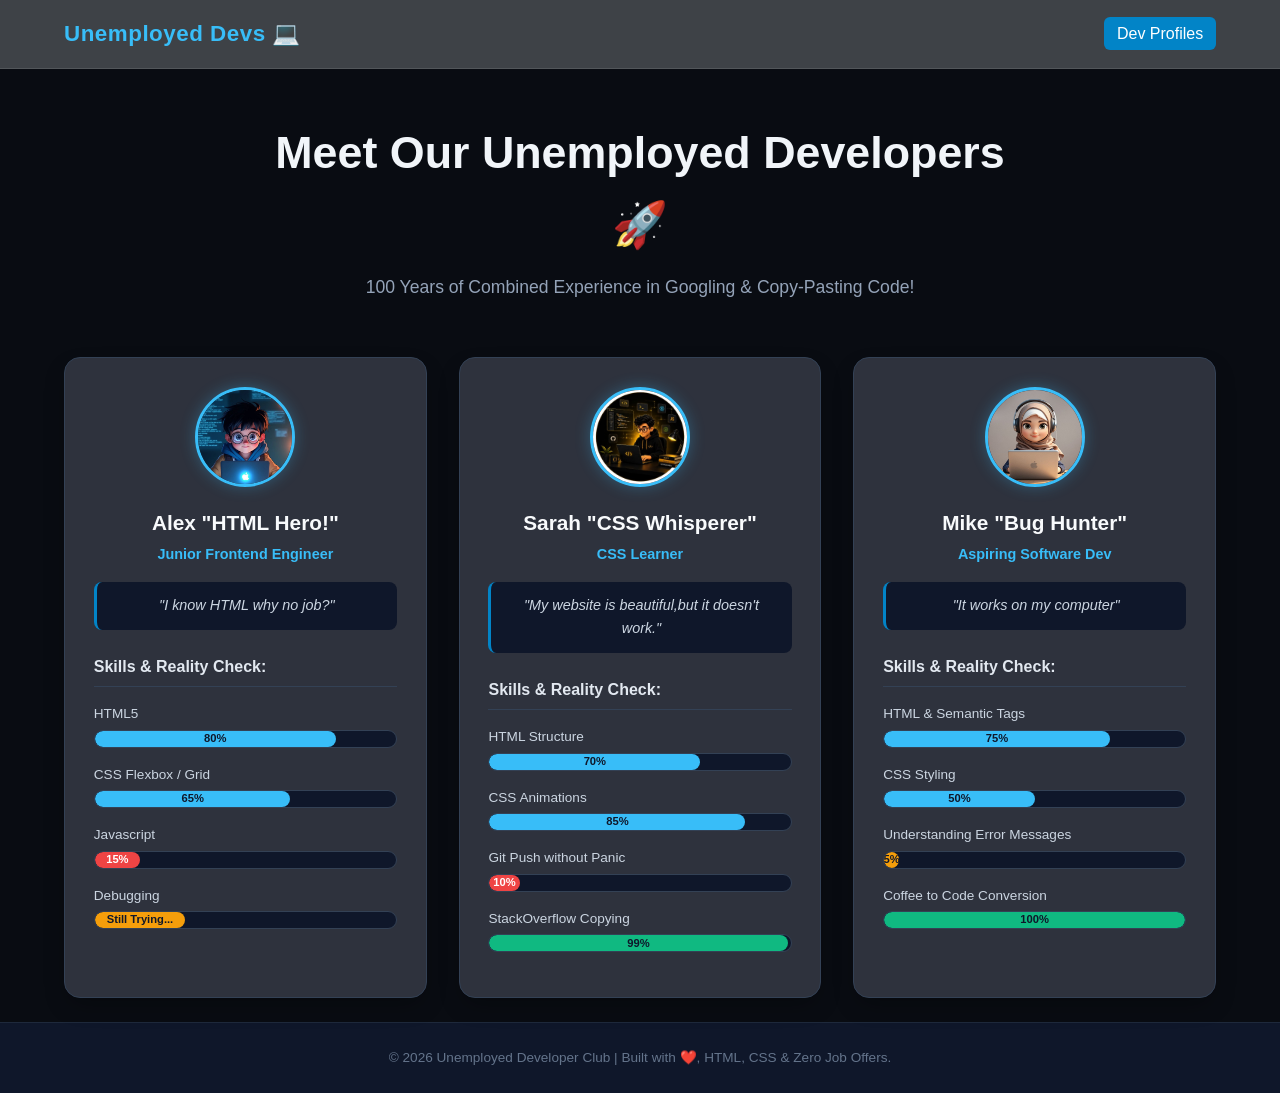
==== profile.html @ d627b4fb "finished my feature" ====
<!DOCTYPE html>
<html lang="en">
<head>
  <meta charset="UTF-8">
  <meta name="viewport" content="width=device-width, initial-scale=1.0">
  <title>Unemployed Developer Club - Developer Profiles</title>
  <link rel="stylesheet" href="style.css">
</head>
<body>

  <!-- Navigation Bar -->
  <header>
    <nav class="navbar">
      <div class="logo">Unemployed Devs 💻</div>
      <ul class="nav-links">
        <li><a href="page3.html" class="active">Dev Profiles</a></li>
      </ul>
    </nav>
  </header>

  <!-- Page Header -->
  <section class="hero-section">
    <h1>Meet Our Unemployed Developers 🚀</h1>
    <p>100 Years of Combined Experience in Googling & Copy-Pasting Code!</p>
  </section>

  <!-- Developer Profiles Gsrid -->
  <main class="profiles-container">
    
    <!-- Profile Card 1 -->
    <div class="profile-card">
      
      <img src="images/p400.jpg" alt="Alex - Junior Dev" class="profile-img">
      <h2>Alex "HTML Hero!"</h2>
      <p class="role">Junior Frontend Engineer</p>
      <p class="bio">"I know HTML why no job?"</p>

      <h3>Skills & Reality Check:</h3>
      <div class="skill">
        <span>HTML5</span>
        <div class="progress-bar"><div class="fill" style="width: 80%;">80%</div></div>
      </div>
      <div class="skill">
        <span>CSS Flexbox / Grid</span>
        <div class="progress-bar"><div class="fill" style="width: 65%;">65%</div></div>
      </div>
      <div class="skill">
        <span>Javascript</span>
        <div class="progress-bar"><div class="fill danger" style="width: 15%;">15%</div></div>
      </div>
      <div class="skill">
        <span>Debugging</span>
        <div class="progress-bar"><div class="fill warning" style="width: 30%;">Still Trying...</div></div>
      </div>
    </div>

    <!-- Profile Card 2 -->
    <div class="profile-card">
      <img src="images/p200.jpg" alt="Sarah - CSS Wizard" class="profile-img">
      <h2>Sarah "CSS Whisperer"</h2>
      <p class="role"> CSS Learner</p>
      <p class="bio">"My website is beautiful,but it doesn't work."</p>

      <h3>Skills & Reality Check:</h3>
      <div class="skill">
        <span>HTML Structure</span>
        <div class="progress-bar"><div class="fill" style="width: 70%;">70%</div></div>
      </div>
      <div class="skill">
        <span>CSS Animations</span>
        <div class="progress-bar"><div class="fill" style="width: 85%;">85%</div></div>
      </div>
      <div class="skill">
        <span>Git Push without Panic</span>
        <div class="progress-bar"><div class="fill danger" style="width: 10%;">10%</div></div>
      </div>
      <div class="skill">
        <span>StackOverflow Copying</span>
        <div class="progress-bar"><div class="fill success" style="width: 99%;">99%</div></div>
      </div>
    </div>

    <!-- Profile Card 3 -->
    <div class="profile-card">
      <img src="images/p300.jpg" alt="Mike - Fullstack Aspirant" class="profile-img">
      <h2>Mike "Bug Hunter"</h2>
      <p class="role">Aspiring Software Dev</p>
      <p class="bio">"It works on my computer"</p>

      <h3>Skills & Reality Check:</h3>
      <div class="skill">
        <span>HTML & Semantic Tags</span>
        <div class="progress-bar"><div class="fill" style="width: 75%;">75%</div></div>
    </div>
    <div class="skill">
      <span>CSS Styling</span>
      <div class="progress-bar"><div class="fill" style="width: 50%;">50%</div></div>
    </div>
    <div class="skill">
      <span>Understanding Error Messages</span>
      <div class="progress-bar"><div class="fill warning" style="width: 5%;">5%</div></div>
    </div>
    <div class="skill">
      <span>Coffee to Code Conversion</span>
      <div class="progress-bar"><div class="fill success" style="width: 100%;">100%</div></div>
    </div>
  </div>

</main>

<!-- Footer -->
<footer>
  <p>© 2026 Unemployed Developer Club | Built with ❤️, HTML, CSS & Zero Job Offers.</p>
</footer>

</body>
</html>
---- style.css ----
/* ==========================================
   RESET & GLOBAL STYLES
   ========================================== */
   * {
    margin: 0;
    padding: 0;
    box-sizing: border-box;
    font-family: 'Segoe UI', Tahoma, Geneva, Verdana, sans-serif;
  }
  
  body {
    background-color: #090c12;
    color: #f8fafc;
    line-height: 1.6;
    min-height: 100vh;
    display: flex;
    flex-direction: column;
  }
  
  /* ==========================================
     NAVIGATION BAR
     ========================================== */
  header {
    background: rgba(77, 80, 85, 0.8);
    backdrop-filter: blur(10px);
    position: sticky;
    top: 0;
    z-index: 1000;
    border-bottom: 1px solid rgba(255, 255, 255, 0.1);
  }
  
  .navbar {
    max-width: 1200px;
    margin: 0 auto;
    padding: 1rem 1.5rem;
    display: flex;
    justify-content: space-between;
    align-items: center;
    flex-wrap: wrap;
    gap: 1rem;
  }
  
  .logo {
    font-size: 1.4rem;
    font-weight: 700;
    color: #38bdf8;
    letter-spacing: 0.5px;
  }
  
  .nav-links {
    display: flex;
    list-style: none;
    gap: 1.5rem;
  }
  
  .nav-links a {
    color: #94a3b8;
    text-decoration: none;
    font-weight: 500;
    transition: all 0.3s ease;
    padding: 0.5rem 0.8rem;
    border-radius: 6px;
  }
  
  .nav-links a:hover,
  .nav-links a.active {
    color: #ffffff;
    background-color: #0284c7;
  }
  
  /* ==========================================
     HERO SECTION
     ========================================== */
  .hero-section {
    text-align: center;
    padding: 3rem 1.5rem 2rem;
    max-width: 800px;
    margin: 0 auto;
  }
  
  .hero-section h1 {
    font-size: clamp(1.8rem, 4vw, 2.8rem);
    margin-bottom: 0.8rem;
    color: #f1f5f9;
  }
  
  .hero-section p {
    color: #94a3b8;
    font-size: clamp(0.95rem, 2vw, 1.1rem);
  }
  
  /* ==========================================
     PROFILES CONTAINER (GRID SYSTEM)
     ========================================== */
  .profiles-container {
    max-width: 1200px;
    margin: 0 auto;
    padding: 1.5rem;
    display: grid;
    /* Auto-fit responsive grid */
    grid-template-columns: repeat(auto-fit, minmax(300px, 1fr));
    gap: 2rem;
    flex: 1;
    width: 100%;
  }
  
  /* ==========================================
     PROFILE CARDS
     ========================================== */
  .profile-card {
    background: #2e323d;
    border: 1px solid #334155;
    border-radius: 16px;
    padding: 1.8rem;
    position: relative;
    box-shadow: 0 10px 25px -5px rgba(0, 0, 0, 0.3);
    transition: transform 0.3s ease, box-shadow 0.3s ease;
    display: flex;
    flex-direction: column;
  }
  
  .profile-card:hover {
    transform: translateY(-5px);
    box-shadow: 0 20px 30px -10px rgba(56, 189, 248, 0.15);
    border-color: #38bdf8;
  }
  
  .profile-img {
    width: 100px;
    height: 100px;
    border-radius: 50%;
    object-fit: cover;
    margin: 0 auto 1.2rem auto;
    border: 3px solid #38bdf8;
    box-shadow: 0 0 15px rgba(56, 189, 248, 0.3);
    display: block;
  }
  
  .profile-card h2 {
    font-size: 1.3rem;
    text-align: center;
    color: #f8fafc;
    margin-bottom: 0.2rem;
  }
  
  .profile-card .role {
    text-align: center;
    color: #38bdf8;
    font-size: 0.9rem;
    font-weight: 600;
    margin-bottom: 1rem;
  }
  
  .profile-card .bio {
    text-align: center;
    font-style: italic;
    color: #cbd5e1;
    font-size: 0.9rem;
    background: #0f172a;
    padding: 0.8rem;
    border-radius: 8px;
    margin-bottom: 1.5rem;
    border-left: 3px solid #0284c7;
  }
  
  .profile-card h3 {
    font-size: 1rem;
    color: #e2e8f0;
    margin-bottom: 1rem;
    border-bottom: 1px solid #334155;
    padding-bottom: 0.4rem;
  }
  
  /* ==========================================
     SKILLS & PROGRESS BARS
     ========================================== */
  .skill {
    margin-bottom: 1rem;
  }
  
  .skill span {
    display: block;
    font-size: 0.85rem;
    color: #cbd5e1;
    margin-bottom: 0.3rem;
    font-weight: 500;
  }
  
  .progress-bar {
    background-color: #0f172a;
    height: 18px;
    border-radius: 10px;
    overflow: hidden;
    border: 1px solid #334155;
  }
  .fill {
    background-color: #38bdf8;
    height: 100%;
    display: flex;
    align-items: center;
    justify-content: center;
    font-size: 0.7rem;
    font-weight: bold;
    color: #0f172a;
    border-radius: 10px;
    transition: width 1s ease-in-out;
  }
  
  /* Progress bar status colors */
  .fill.danger {
    background-color: #ef4444;
    color: #ffffff;
  }
  
  .fill.warning {
    background-color: #f59e0b;
    color: #0f172a;
  }
  
  .fill.success {
    background-color: #10b981;
    color: #0f172a;
  }
  
  /* ==========================================
     FOOTER
     ========================================== */
  footer {
    text-align: center;
    padding: 1.5rem;
    background-color: #0f172a;
    border-top: 1px solid #1e293b;
    color: #64748b;
    font-size: 0.85rem;
    margin-top: auto;
  }
  
  /* ==========================================
     RESPONSIVE DESIGN (FOR MOBILE & TABLET)
     ========================================== */
  @media (max-width: 600px) {
    .navbar {
      flex-direction: column;
      align-items: center;
      gap: 0.8rem;
    }
  
    .nav-links {
      gap: 0.5rem;
      width: 100%;
      justify-content: center;
    }
  
    .nav-links a {
      font-size: 0.85rem;
      padding: 0.4rem 0.6rem;
    }
  
    .profiles-container {
      grid-template-columns: 1fr; /* ဖုန်းမှာ profile တစ်ခုချင်းစီ သီးသန့် အပြည့်ပြပေးမည် */
      padding: 1rem;
    }
  
    .profile-card {
      padding: 1.2rem;
    }
  }
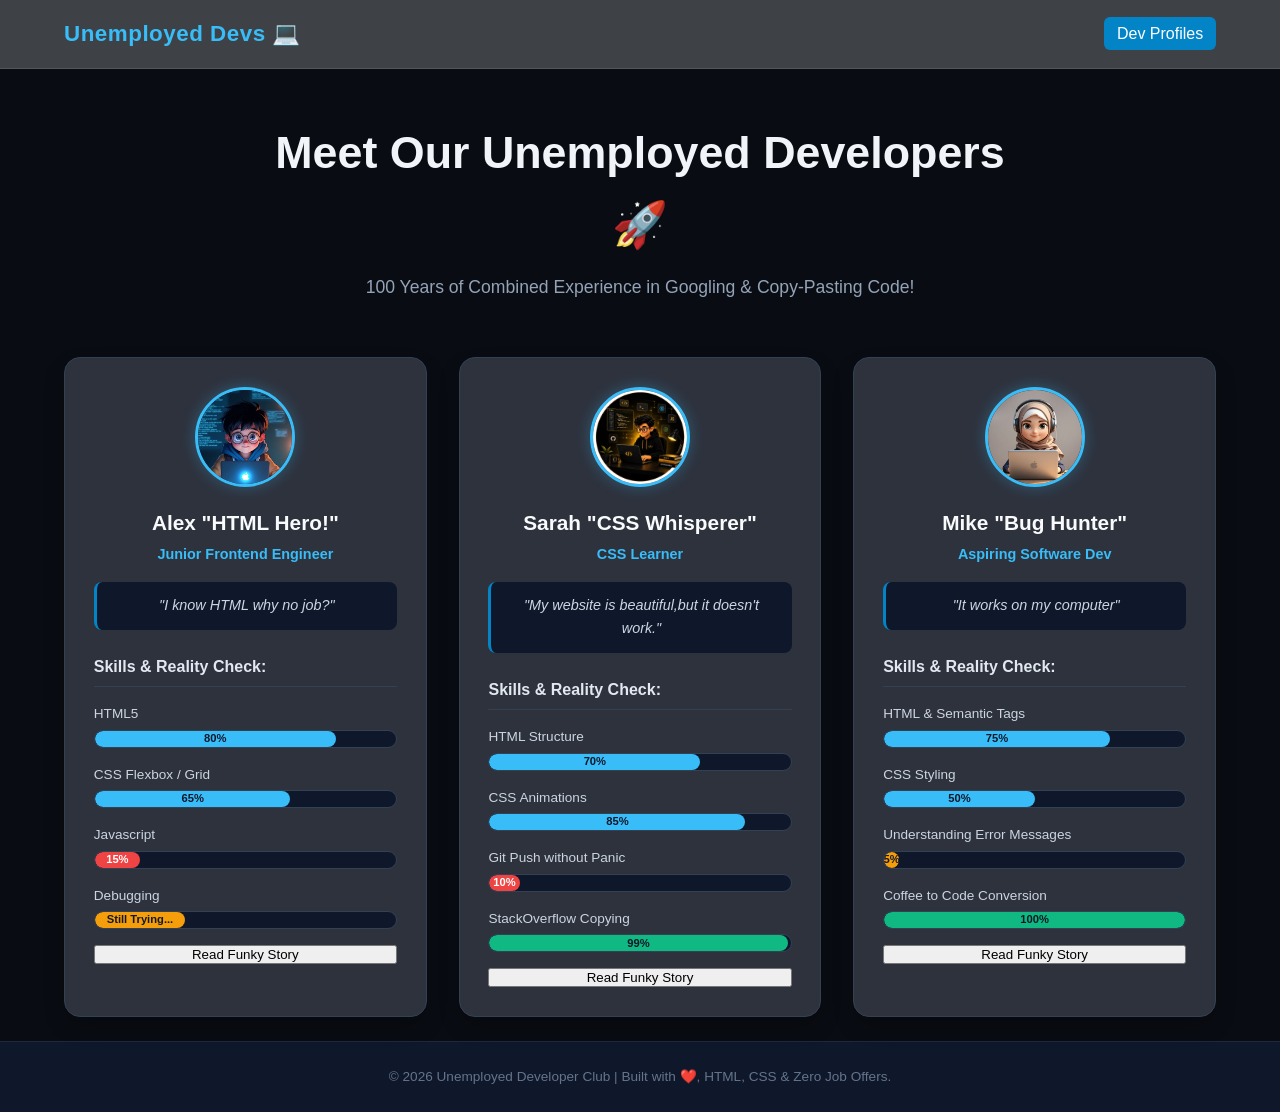
==== commit 2fcd4ceb: "Add story toggle feature" ====
--- a/profile.html
+++ b/profile.html
@@ -28,6 +28,7 @@
   <main class="profiles-container">
     
     <!-- Profile Card 1 -->
+ 
     <div class="profile-card">
       
       <img src="images/p400.jpg" alt="Alex - Junior Dev" class="profile-img">
@@ -52,6 +53,15 @@
         <span>Debugging</span>
         <div class="progress-bar"><div class="fill warning" style="width: 30%;">Still Trying...</div></div>
       </div>
+      <button class="story-btn" onclick="toggleStory('story-alex')">Read Funky Story</button>
+      <div id="story-alex" class="story-content" style="display:none;">
+      <p>
+        "Alex spent 3 months styling a login button with pure CSS ,only to realize 
+        he forgot to connect it to a database .Now,users click it and just says,
+        'Nice click!'Nothing happens though.'"
+      </p>
+    </div>
+  
     </div>
 
     <!-- Profile Card 2 -->
@@ -78,7 +88,16 @@
         <span>StackOverflow Copying</span>
         <div class="progress-bar"><div class="fill success" style="width: 99%;">99%</div></div>
       </div>
+      <button class="story-btn" onclick="toggleStory('story-sarah')">Read Funky Story</button>
+      <div id="story-sarah" class="story-content" style="display:none;">
+      <p>
+        "Sarah tried to center a single 'div' for 4 hours.She got so frustrated
+        that she applied margin-top: -999px;.Now her navigation bar is floating
+        somewhere above her neighbour's house."
+      </p>
     </div>
+      
+</div>
 
     <!-- Profile Card 3 -->
     <div class="profile-card">
@@ -104,14 +123,30 @@
       <span>Coffee to Code Conversion</span>
       <div class="progress-bar"><div class="fill success" style="width: 100%;">100%</div></div>
     </div>
-  </div>
-
+    <button class="story-btn" onclick="toggleStory('story-lufy')">Read Funky Story</button>
+      <div id="story-lufy" class="story-content" style="display:none;">
+      <p>
+        "Lufy spent all night fixing a critical bug in her code.At 4 AM,she realized 
+        the bug was just a missing semicolon-and that she had accidentally deleted main feature
+        while trying to fix it. "
+      </p>
+    </div>
+    </div>
 </main>
 
 <!-- Footer -->
 <footer>
   <p>© 2026 Unemployed Developer Club | Built with ❤️, HTML, CSS & Zero Job Offers.</p>
 </footer>
-
+<script>
+  function toggleStory(storyId) {
+      let story = document.getElementById(storyId);
+      if (story.style.display === "none" || story.style.display === "") {
+          story.style.display = "block";
+      } else {
+          story.style.display = "none";
+      }
+  }
+  </script>
 </body>
 </html>
--- a/style.css
+++ b/style.css
@@ -107,6 +107,7 @@
   /* ==========================================
      PROFILE CARDS
      ========================================== */
+
   .profile-card {
     background: #2e323d;
     border: 1px solid #334155;
@@ -170,6 +171,13 @@
     border-bottom: 1px solid #334155;
     padding-bottom: 0.4rem;
   }
+  #story {
+    background-color: lightblue;
+    color: black;
+    padding: 15px;
+    margin-top: 15px;
+    border-radius: 10px;
+}
   
   /* ==========================================
      SKILLS & PROGRESS BARS
@@ -257,7 +265,7 @@
     }
   
     .profiles-container {
-      grid-template-columns: 1fr; /* ဖုန်းမှာ profile တစ်ခုချင်းစီ သီးသန့် အပြည့်ပြပေးမည် */
+      grid-template-columns: 1fr; 
       padding: 1rem;
     }
   
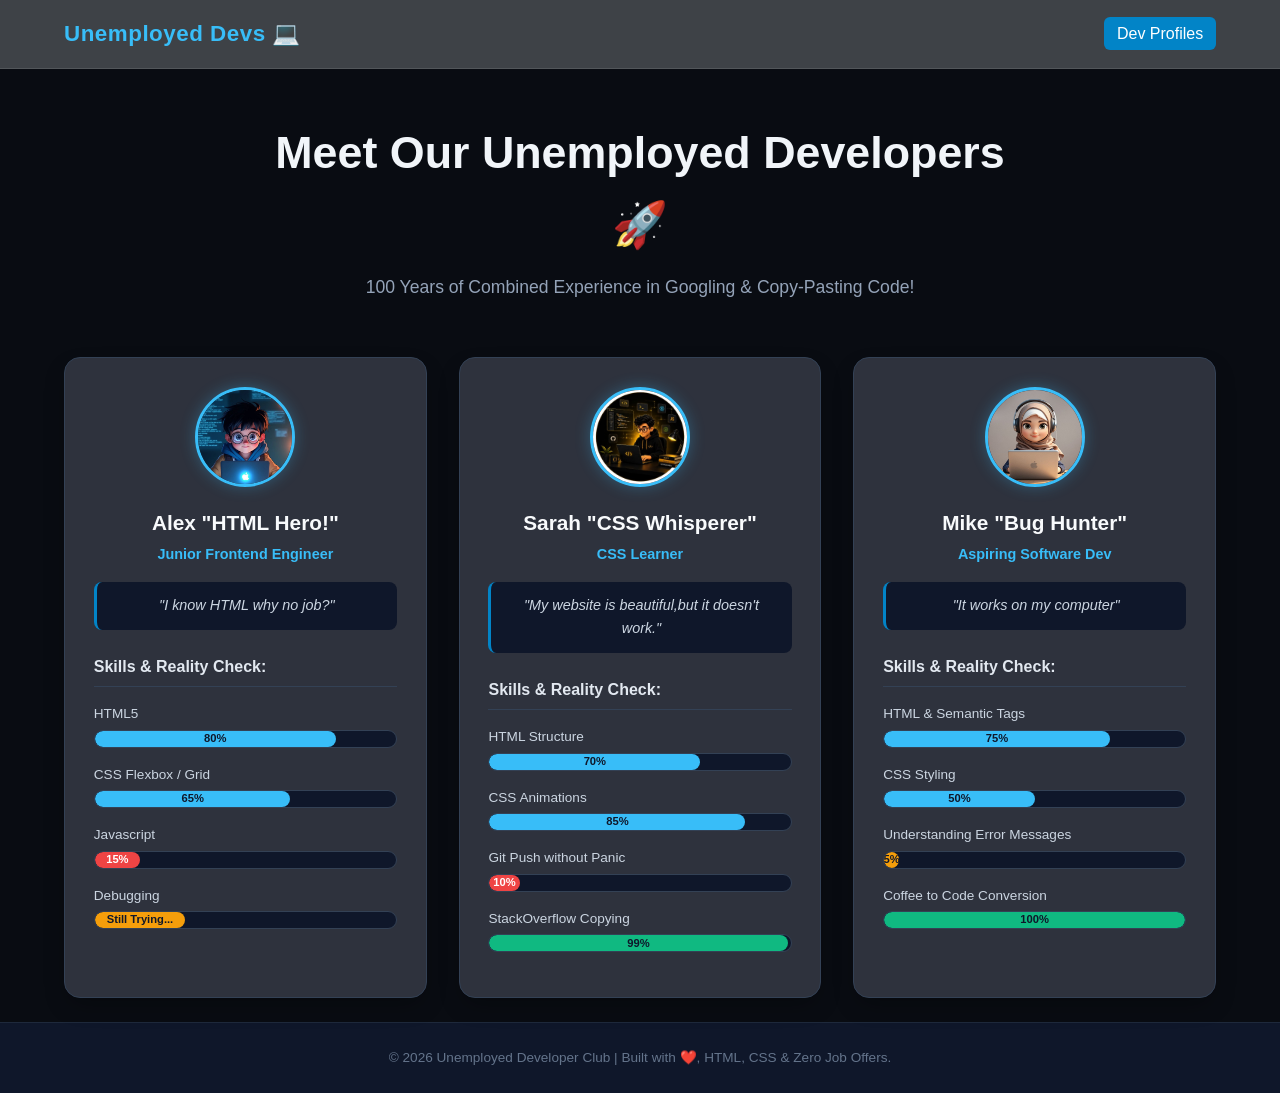
==== commit 3a8f4ecd: "Revert "Add story toggle feature" This reverts commit 2fcd4ceb20b8880a784ac8f48fec2e1b56db8931." ====
--- a/profile.html
+++ b/profile.html
@@ -28,7 +28,6 @@
   <main class="profiles-container">
     
     <!-- Profile Card 1 -->
- 
     <div class="profile-card">
       
       <img src="images/p400.jpg" alt="Alex - Junior Dev" class="profile-img">
@@ -53,15 +52,6 @@
         <span>Debugging</span>
         <div class="progress-bar"><div class="fill warning" style="width: 30%;">Still Trying...</div></div>
       </div>
-      <button class="story-btn" onclick="toggleStory('story-alex')">Read Funky Story</button>
-      <div id="story-alex" class="story-content" style="display:none;">
-      <p>
-        "Alex spent 3 months styling a login button with pure CSS ,only to realize 
-        he forgot to connect it to a database .Now,users click it and just says,
-        'Nice click!'Nothing happens though.'"
-      </p>
-    </div>
-  
     </div>
 
     <!-- Profile Card 2 -->
@@ -88,16 +78,7 @@
         <span>StackOverflow Copying</span>
         <div class="progress-bar"><div class="fill success" style="width: 99%;">99%</div></div>
       </div>
-      <button class="story-btn" onclick="toggleStory('story-sarah')">Read Funky Story</button>
-      <div id="story-sarah" class="story-content" style="display:none;">
-      <p>
-        "Sarah tried to center a single 'div' for 4 hours.She got so frustrated
-        that she applied margin-top: -999px;.Now her navigation bar is floating
-        somewhere above her neighbour's house."
-      </p>
     </div>
-      
-</div>
 
     <!-- Profile Card 3 -->
     <div class="profile-card">
@@ -123,30 +104,14 @@
       <span>Coffee to Code Conversion</span>
       <div class="progress-bar"><div class="fill success" style="width: 100%;">100%</div></div>
     </div>
-    <button class="story-btn" onclick="toggleStory('story-lufy')">Read Funky Story</button>
-      <div id="story-lufy" class="story-content" style="display:none;">
-      <p>
-        "Lufy spent all night fixing a critical bug in her code.At 4 AM,she realized 
-        the bug was just a missing semicolon-and that she had accidentally deleted main feature
-        while trying to fix it. "
-      </p>
-    </div>
-    </div>
+  </div>
+
 </main>
 
 <!-- Footer -->
 <footer>
   <p>© 2026 Unemployed Developer Club | Built with ❤️, HTML, CSS & Zero Job Offers.</p>
 </footer>
-<script>
-  function toggleStory(storyId) {
-      let story = document.getElementById(storyId);
-      if (story.style.display === "none" || story.style.display === "") {
-          story.style.display = "block";
-      } else {
-          story.style.display = "none";
-      }
-  }
-  </script>
+
 </body>
 </html>
--- a/style.css
+++ b/style.css
@@ -107,7 +107,6 @@
   /* ==========================================
      PROFILE CARDS
      ========================================== */
-
   .profile-card {
     background: #2e323d;
     border: 1px solid #334155;
@@ -171,13 +170,6 @@
     border-bottom: 1px solid #334155;
     padding-bottom: 0.4rem;
   }
-  #story {
-    background-color: lightblue;
-    color: black;
-    padding: 15px;
-    margin-top: 15px;
-    border-radius: 10px;
-}
   
   /* ==========================================
      SKILLS & PROGRESS BARS
@@ -265,7 +257,7 @@
     }
   
     .profiles-container {
-      grid-template-columns: 1fr; 
+      grid-template-columns: 1fr; /* ဖုန်းမှာ profile တစ်ခုချင်းစီ သီးသန့် အပြည့်ပြပေးမည် */
       padding: 1rem;
     }
   
